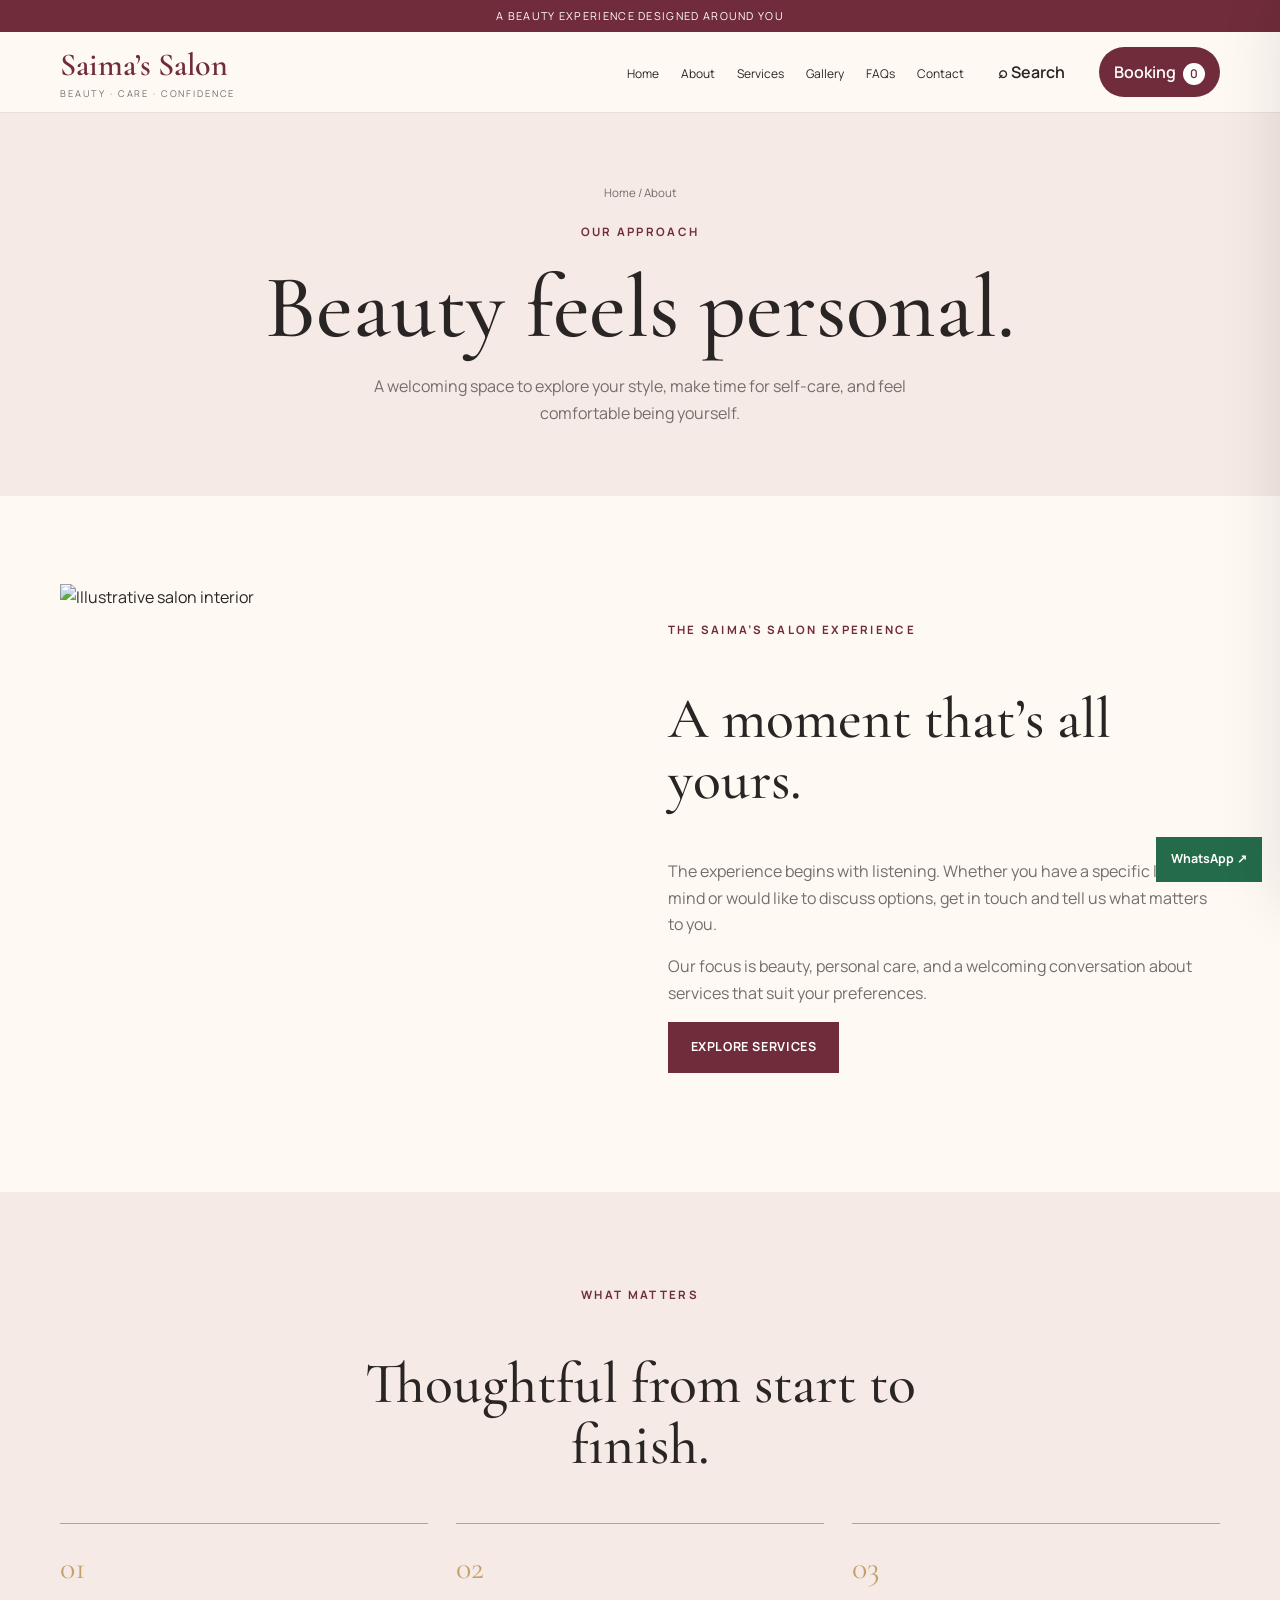
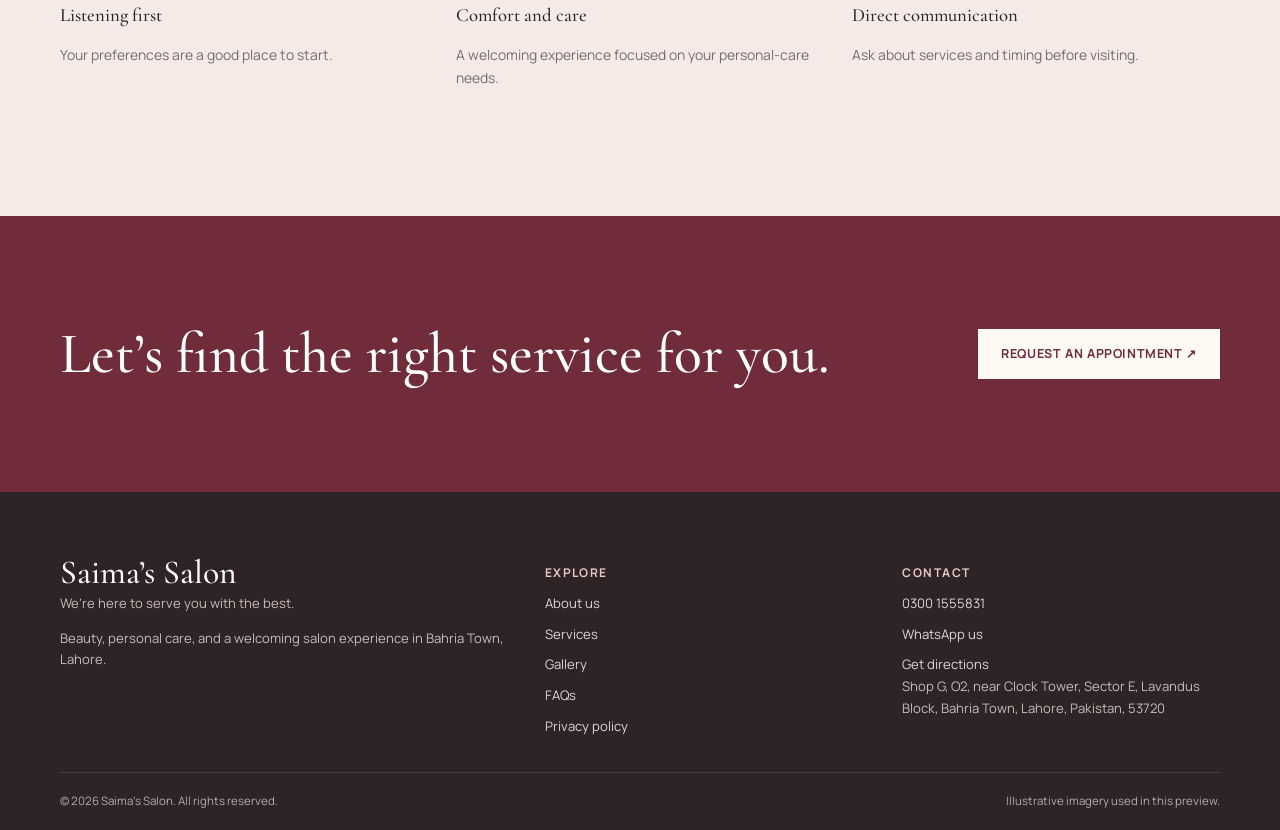
==== about.html @ 715be32f "Add files via upload" ====
<!doctype html><html lang="en"><head><meta charset="utf-8"><meta name="viewport" content="width=device-width,initial-scale=1"><title>About Us | Saima’s Salon</title><meta name="description" content="Learn about the approach at Saima’s Salon in Bahria Town, Lahore."><meta name="theme-color" content="#fff9f4"><link rel="stylesheet" href="styles.css"><script defer src="config.js"></script><script defer src="script.js"></script></head><body><div class="announcement">A BEAUTY EXPERIENCE DESIGNED AROUND YOU</div><header class="site-header"><div class="container navbar"><a class="brand" href="index.html"><strong data-name>Saima’s Salon</strong><span>Beauty · Care · Confidence</span></a><div class="mobile-header-actions"><button class="nav-search" type="button" data-search-open aria-label="Search services" title="Search services">⌕</button><button class="nav-cta booking-nav" type="button" data-booking-open>Booking <span class="booking-count" data-booking-count>0</span></button></div><button class="menu-toggle" aria-expanded="false" aria-controls="nav">☰</button><ul class="nav-links" id="nav"><li><a href="index.html">Home</a></li><li><a href="about.html">About</a></li><li><a href="services.html">Services</a></li><li><a href="gallery.html">Gallery</a></li><li><a href="faqs.html">FAQs</a></li><li><a href="contact.html">Contact</a></li><li><button class="nav-search" type="button" data-search-open aria-label="Search services">⌕ <span>Search</span></button></li><li><button class="nav-cta booking-nav" type="button" data-booking-open>Booking <span class="booking-count" data-booking-count>0</span></button></li></ul></div></header><main><section class="page-hero"><div class="container"><div class="breadcrumb"><a href="index.html">Home</a> / About</div><span class="eyebrow">Our approach</span><h1>Beauty feels personal.</h1><p>A welcoming space to explore your style, make time for self-care, and feel comfortable being yourself.</p></div></section><section class="section"><div class="container split"><img src="https://images.unsplash.com/photo-1600948836101-f9ffda59d250?auto=format&fit=crop&w=1000&q=80" alt="Illustrative salon interior" style="height:520px"><div><span class="eyebrow">The Saima’s Salon experience</span><h2>A moment that’s all yours.</h2><p class="muted">The experience begins with listening. Whether you have a specific look in mind or would like to discuss options, get in touch and tell us what matters to you.</p><p class="muted">Our focus is beauty, personal care, and a welcoming conversation about services that suit your preferences.</p><a class="button" href="services.html">Explore Services</a></div></div></section><section class="section soft"><div class="container"><div class="section-heading"><span class="eyebrow">What matters</span><h2>Thoughtful from start to finish.</h2></div><div class="features"><div class="feature"><span>01</span><h3>Listening first</h3><p>Your preferences are a good place to start.</p></div><div class="feature"><span>02</span><h3>Comfort and care</h3><p>A welcoming experience focused on your personal-care needs.</p></div><div class="feature"><span>03</span><h3>Direct communication</h3><p>Ask about services and timing before visiting.</p></div></div></div></section><section class="cta-band"><div class="container cta-inner"><h2>Let’s find the right service for you.</h2><a class="button button-light" href="book-appointment.html">Request an Appointment ↗</a></div></section></main><footer class="site-footer"><div class="container"><div class="footer-grid"><div class="footer-brand"><strong data-name>Saima’s Salon</strong><p data-tagline>We’re here to serve you with the best.</p><p>Beauty, personal care, and a welcoming salon experience in Bahria Town, Lahore.</p></div><div class="footer-col"><h3>Explore</h3><div class="footer-links"><a href="about.html">About us</a><a href="services.html">Services</a><a href="gallery.html">Gallery</a><a href="faqs.html">FAQs</a><a href="privacy-policy.html">Privacy policy</a></div></div><div class="footer-col"><h3>Contact</h3><div class="footer-links"><a data-phone href="tel:+923001555831">0300 1555831</a><a data-wa href="https://wa.me/923001555831" target="_blank" rel="noopener">WhatsApp us</a><a data-maps href="#" target="_blank" rel="noopener">Get directions</a></div><p data-address></p></div></div><div class="footer-bottom"><span>© <span data-year></span> Saima’s Salon. All rights reserved.</span><span>Illustrative imagery used in this preview.</span></div></div></footer><a class="whatsapp-float" data-wa href="https://wa.me/923001555831" target="_blank" rel="noopener">WhatsApp ↗</a></body></html>
---- styles.css ----
@import url('https://fonts.googleapis.com/css2?family=Cormorant+Garamond:wght@400;500;600&family=Manrope:wght@400;500;600;700&display=swap');
:root{--ivory:#fff9f4;--blush:#e8c7c4;--wine:#702c3b;--gold:#c5a16a;--ink:#292525;--muted:#766d6b;--line:#eadfd9}*{box-sizing:border-box}html{scroll-behavior:smooth;scroll-padding-top:90px}body{margin:0;background:var(--ivory);color:var(--ink);font:16px/1.65 Manrope,Arial,sans-serif}img{display:block;width:100%;object-fit:cover}a{color:inherit;text-decoration:none}button,input,select,textarea{font:inherit}.container{width:min(1160px,calc(100% - 36px));margin:auto}.serif,h1,h2,h3{font-family:'Cormorant Garamond',Georgia,serif;font-weight:500;line-height:1.05}h1{font-size:clamp(3.2rem,7vw,6.4rem);margin:.2em 0}h2{font-size:clamp(2.4rem,4.5vw,4rem)}p{margin-top:0}.eyebrow{font-size:.72rem;letter-spacing:.2em;text-transform:uppercase;color:var(--wine);font-weight:700}.muted{color:var(--muted)}.button{display:inline-flex;align-items:center;justify-content:center;background:var(--wine);border:1px solid var(--wine);color:white;padding:14px 22px;min-height:48px;font-size:.78rem;letter-spacing:.05em;text-transform:uppercase;font-weight:700;cursor:pointer;transition:.2s}.button:hover{background:#4e1d29;transform:translateY(-2px)}.outline{background:transparent;color:var(--wine)}.announcement{background:var(--wine);color:white;text-align:center;padding:7px;font-size:.68rem;letter-spacing:.12em}.site-header{position:sticky;top:0;z-index:20;background:#fff9f4ed;backdrop-filter:blur(12px);border-bottom:1px solid var(--line)}.navbar{display:flex;align-items:center;justify-content:space-between;gap:20px;min-height:80px}.brand{display:flex;flex-direction:column;line-height:1}.brand strong{font:600 2rem 'Cormorant Garamond',Georgia,serif;color:var(--wine)}.brand span{font-size:.58rem;letter-spacing:.2em;text-transform:uppercase;color:var(--muted);margin-top:5px}.nav-links{list-style:none;display:flex;align-items:center;gap:22px;margin:0;padding:0}.nav-links a{font-size:.75rem}.nav-links a:hover{color:var(--wine)}.nav-links .nav-cta{background:var(--wine);color:white;padding:12px 15px}.menu-toggle{display:none;background:transparent;border:1px solid var(--line);color:var(--wine);font-size:1.5rem;width:44px;height:44px}.section{padding:88px 0}.soft{background:#f5eae5}.hero{padding:45px 0 72px}.hero-grid,.split,.contact-grid{display:grid;grid-template-columns:1fr 1fr;gap:55px;align-items:center}.hero-copy p{max-width:470px;color:var(--muted)}.hero-image-wrap{position:relative}.hero-image{height:540px}.image-note{position:absolute;left:-25px;bottom:25px;background:white;padding:18px 22px;max-width:230px;box-shadow:0 18px 55px #40252b12}.image-note strong{font:500 1.5rem 'Cormorant Garamond',Georgia,serif;display:block}.image-note span{font-size:.75rem;color:var(--muted)}.actions{display:flex;gap:12px;flex-wrap:wrap;margin-top:25px}.section-heading{text-align:center;max-width:690px;margin:0 auto 40px}.section-heading p{color:var(--muted)}.service-grid{display:grid;grid-template-columns:repeat(3,1fr);gap:22px}.service-card{background:white;border:1px solid var(--line)}.service-card img{height:250px}.service-content{padding:22px}.service-content p{color:var(--muted);font-size:.86rem;min-height:50px}.text-link{color:var(--wine);font-size:.8rem;font-weight:700;border-bottom:1px solid var(--gold);padding-bottom:4px}.features{display:grid;grid-template-columns:repeat(3,1fr);gap:28px}.feature{border-top:1px solid var(--gold);padding:24px 0}.feature span{font:2rem 'Cormorant Garamond',serif;color:var(--gold)}.feature p{color:var(--muted);font-size:.87rem}.gallery-grid{display:grid;grid-template-columns:repeat(3,1fr);gap:13px}.gallery-item{border:0;padding:0;position:relative;background:#eee;cursor:pointer}.gallery-item img{height:280px;transition:transform .3s}.gallery-item:hover img{transform:scale(1.03)}.gallery-item span{position:absolute;bottom:0;left:0;right:0;color:white;text-align:left;padding:28px 15px 12px;background:linear-gradient(transparent,#0009);font-size:.8rem}.filters{display:flex;justify-content:center;gap:8px;flex-wrap:wrap;margin-bottom:30px}.filter-btn{background:transparent;border:1px solid var(--line);padding:9px 15px;font-size:.75rem;cursor:pointer}.filter-btn.active,.filter-btn:hover{background:var(--wine);border-color:var(--wine);color:white}.page-hero{background:#f5eae5;text-align:center;padding:70px 0}.page-hero p{max-width:600px;margin:auto;color:var(--muted)}.breadcrumb{font-size:.72rem;color:var(--muted);margin-bottom:15px}.cta-band{background:var(--wine);color:white;padding:60px 0}.cta-inner{display:flex;align-items:center;justify-content:space-between;gap:25px}.cta-band .eyebrow{color:var(--blush)}.cta-band p{color:#f1dfe0;margin:0}.button-light{background:var(--ivory);border-color:var(--ivory);color:var(--wine)}.contact-details{display:grid;gap:20px}.contact-item{border-bottom:1px solid var(--line);padding-bottom:18px}.contact-item small{display:block;color:var(--wine);text-transform:uppercase;letter-spacing:.12em;font-size:.68rem;font-weight:700}.contact-item p{margin:0;color:var(--muted)}.panel,.form-card{padding:32px;background:#f5eae5}.form-card{background:white;border:1px solid var(--line)}.form-grid{display:grid;grid-template-columns:1fr 1fr;gap:16px}.field{display:flex;flex-direction:column;gap:7px;margin-bottom:14px}.field.full{grid-column:1/-1}.field label{font-size:.76rem;font-weight:700}.field input,.field select,.field textarea{border:1px solid #d9ccc5;background:#fffdfa;padding:12px;outline:none;width:100%;border-radius:0}.field input:focus,.field select:focus,.field textarea:focus{border-color:var(--wine)}.field textarea{min-height:110px}.error{color:#a21d35;font-size:.72rem}.note{font-size:.78rem;color:var(--muted);background:#f8f0ec;padding:13px;margin:15px 0}.faq-list{max-width:850px;margin:auto}.faq-item{border-bottom:1px solid var(--line)}.faq-question{display:flex;justify-content:space-between;gap:15px;width:100%;border:0;background:none;padding:22px 0;text-align:left;font:500 1.5rem 'Cormorant Garamond',serif;cursor:pointer}.faq-question span:last-child{color:var(--wine);font:1.2rem Manrope}.faq-answer{color:var(--muted);padding:0 30px 20px 0}.policy{max-width:800px;margin:auto}.policy h2{font-size:2rem;margin-top:35px}.policy p{color:var(--muted)}.site-footer{background:#2e2426;color:white;padding:60px 0 20px}.footer-grid{display:grid;grid-template-columns:1.4fr 1fr 1fr;gap:40px;padding-bottom:35px}.footer-brand strong{font:500 2.1rem 'Cormorant Garamond',serif}.footer-brand p,.footer-col p{color:#c9babb;font-size:.82rem}.footer-col h3{font:700 .75rem Manrope;letter-spacing:.12em;text-transform:uppercase;color:var(--blush)}.footer-links{display:grid;gap:9px;font-size:.82rem;color:#e0d4d5}.footer-bottom{border-top:1px solid #ffffff22;padding-top:18px;display:flex;justify-content:space-between;color:#b9a9ab;font-size:.72rem}.whatsapp-float{position:fixed;right:18px;bottom:18px;z-index:15;background:#246b49;color:white;padding:12px 15px;font-size:.78rem;font-weight:700}.lightbox{position:fixed;inset:0;background:#171113ed;z-index:100;display:grid;place-items:center;padding:25px}.lightbox[hidden]{display:none}.lightbox-inner{position:relative;max-width:950px}.lightbox img{max-height:78vh;width:auto;max-width:100%;margin:auto}.lightbox-caption{text-align:center;color:white;margin:10px}.lightbox button{position:absolute;border:0;background:white;color:var(--wine);width:42px;height:42px;font-size:1.4rem;cursor:pointer}.lightbox .close{right:-10px;top:-10px}.lightbox .prev{left:8px;top:50%}.lightbox .next{right:8px;top:50%}.empty{grid-column:1/-1;text-align:center;color:var(--muted)}[hidden]{display:none!important}
@media(max-width:950px){.nav-links{gap:12px}.nav-links a{font-size:.68rem}.hero-grid{gap:32px}.hero-image{height:470px}.service-grid{grid-template-columns:repeat(2,1fr)}}
@media(max-width:740px){.container{width:calc(100% - 32px)}.section{padding:62px 0}.navbar{min-height:70px}.brand strong{font-size:1.7rem}.menu-toggle{display:block}.nav-links{position:absolute;top:70px;left:0;right:0;background:var(--ivory);padding:15px 22px 24px;display:flex;flex-direction:column;align-items:stretch;gap:0;visibility:hidden;transform:translateY(-130%);transition:.25s;border-bottom:1px solid var(--line)}.nav-links.open{visibility:visible;transform:translateY(0)}.nav-links a{display:block;padding:12px 3px;font-size:.85rem}.nav-links .nav-cta{text-align:center;margin-top:8px}.hero{padding:25px 0 55px}.hero-grid,.split,.contact-grid{grid-template-columns:1fr;gap:30px}.hero-image{height:390px}.image-note{left:12px;bottom:14px}.service-grid,.features{grid-template-columns:1fr}.service-card img{height:280px}.gallery-grid{grid-template-columns:repeat(2,1fr);gap:9px}.gallery-item img{height:200px}.page-hero{padding:48px 0}.cta-inner{align-items:flex-start;flex-direction:column}.footer-grid{grid-template-columns:1fr;gap:25px}.footer-bottom{flex-direction:column;gap:7px}.form-grid{grid-template-columns:1fr}.field.full{grid-column:auto}.form-card,.panel{padding:22px}.lightbox .prev{left:0}.lightbox .next{right:0}}
@media(prefers-reduced-motion:reduce){*{scroll-behavior:auto!important;transition:none!important}}

/* Booking cart, search overlay and checkout */
.nav-search,.booking-nav{font:inherit;cursor:pointer;border:0;background:transparent;color:var(--ink);padding:10px 12px;border-radius:999px;font-weight:600}.nav-search:hover{background:var(--blush)}.booking-nav,.nav-cta.booking-nav{background:var(--wine);color:white;border:0}.booking-count{display:inline-grid;place-items:center;min-width:22px;height:22px;margin-left:4px;border-radius:50%;background:#fff;color:var(--wine);font-size:.75rem}.service-toolbar{display:flex;align-items:center;justify-content:space-between;gap:16px;margin-bottom:25px}.service-meta{display:flex;justify-content:space-between;align-items:center;margin:18px 0;color:var(--wine);gap:10px}.add-booking{width:100%;justify-content:center}.button-outline{background:transparent;border:1px solid var(--wine);color:var(--wine)}.booking-layout{display:grid;grid-template-columns:minmax(0,1.6fr) minmax(250px,.8fr);gap:25px;align-items:start}.booking-main{display:grid;gap:22px}.checkout-items{display:grid;gap:15px;margin:20px 0}.checkout-item{display:grid;grid-template-columns:88px 1fr auto;gap:14px;align-items:center;padding-bottom:15px;border-bottom:1px solid var(--line)}.checkout-item img{width:88px;height:88px;object-fit:cover;border-radius:12px}.checkout-item h3{font-size:1rem;margin:0 0 5px}.checkout-item p{font-size:.86rem;color:var(--muted);margin:0}.remove-service{border:0;background:transparent;color:var(--wine);text-decoration:underline;cursor:pointer;padding:6px}.checkout-total{display:flex;justify-content:space-between;align-items:center;padding:14px 0;border-top:1px solid var(--line);gap:12px}.checkout-total strong{color:var(--wine)}.booking-aside{position:sticky;top:110px}.booking-drawer-backdrop,.search-backdrop{position:fixed;inset:0;background:rgba(30,20,24,.42);z-index:1000}.booking-drawer{position:fixed;z-index:1001;right:0;top:0;height:100dvh;width:min(440px,100%);background:var(--cream,#fffaf6);box-shadow:-20px 0 60px #1a10151f;padding:25px;display:flex;flex-direction:column;transform:translateX(105%);transition:transform .28s ease;overflow:auto}.booking-drawer.open{transform:translateX(0)}.drawer-head{display:flex;justify-content:space-between;align-items:center;gap:12px;border-bottom:1px solid var(--line);padding-bottom:18px}.drawer-head h2{margin:0;font-size:1.55rem}.drawer-close{border:0;background:transparent;font-size:1.8rem;cursor:pointer}.drawer-items{flex:1;overflow:auto;padding:20px 0}.drawer-item{display:grid;grid-template-columns:65px 1fr auto;gap:12px;align-items:center;margin-bottom:18px}.drawer-item img{width:65px;height:65px;object-fit:cover;border-radius:10px}.drawer-item h3{font-size:.9rem;margin:0 0 5px}.drawer-item p{margin:0;color:var(--wine);font-weight:700;font-size:.9rem}.drawer-footer{border-top:1px solid var(--line);padding-top:16px}.drawer-empty{text-align:center;padding:35px 5px;color:var(--muted)}.drawer-empty a{display:inline-block;margin-top:15px}.search-panel{position:fixed;z-index:1002;top:8vh;left:50%;transform:translateX(-50%);width:min(720px,calc(100% - 28px));max-height:84dvh;overflow:auto;background:#fffaf6;border-radius:22px;padding:24px;box-shadow:0 25px 80px #24141e35}.search-top{display:flex;gap:12px;align-items:center}.search-top input{flex:1;min-width:0;padding:15px;border:1px solid var(--line);border-radius:12px;font:inherit}.search-results{display:grid;gap:10px;margin-top:20px}.search-result{display:grid;grid-template-columns:62px 1fr auto;gap:12px;align-items:center;padding:10px;border:1px solid var(--line);border-radius:14px}.search-result img{width:62px;height:62px;object-fit:cover;border-radius:10px}.search-result h3{font-size:.95rem;margin:0 0 5px}.search-result p{font-size:.82rem;color:var(--muted);margin:0}.search-result strong{font-size:.88rem;color:var(--wine)}.search-section-title{margin:20px 0 8px;font-size:.8rem;text-transform:uppercase;letter-spacing:.12em;color:var(--muted)}.search-add{border:1px solid var(--wine);border-radius:999px;background:transparent;color:var(--wine);padding:8px 10px;cursor:pointer;font-weight:600}.search-add.added{background:var(--wine);color:white}.search-empty{color:var(--muted);padding:18px 0}.search-recommendations{border-top:1px solid var(--line);margin-top:20px;padding-top:5px}.hidden{display:none!important}@media(max-width:760px){.service-toolbar{align-items:stretch;flex-direction:column}.booking-layout{grid-template-columns:1fr}.booking-aside{position:static;grid-row:1}.checkout-item{grid-template-columns:68px 1fr auto;gap:10px}.checkout-item img{width:68px;height:68px}.search-panel{top:3vh;padding:16px}.search-result{grid-template-columns:52px 1fr;}.search-result img{width:52px;height:52px}.search-result .search-add{grid-column:2;justify-self:start}.nav-search span{display:none}}

/* Keep Search and Booking accessible in the mobile header */
.mobile-header-actions{display:none;align-items:center;gap:6px;margin-left:auto}
@media(max-width:740px){
 .navbar{gap:8px}
 .brand strong{font-size:1.42rem}
 .brand span{font-size:.48rem;letter-spacing:.13em}
 .mobile-header-actions{display:flex}
 .mobile-header-actions .nav-search{padding:7px 9px;border:1px solid var(--line);font-size:1.2rem;line-height:1.1}
 .mobile-header-actions .booking-nav{padding:8px 9px;font-size:.67rem;white-space:nowrap;min-height:38px}
 .mobile-header-actions .booking-count{min-width:18px;height:18px;font-size:.67rem;margin-left:2px}
 .menu-toggle{flex:0 0 38px;width:38px;height:38px;font-size:1.25rem}
 #nav li:has([data-search-open]),#nav li:has([data-booking-open]){display:none}
}
@media(max-width:360px){
 .navbar{gap:5px}
 .brand strong{font-size:1.25rem}
 .brand span{font-size:.43rem}
 .mobile-header-actions{gap:4px}
 .mobile-header-actions .booking-nav{padding:7px 6px;font-size:.61rem}
 .mobile-header-actions .nav-search{padding:6px 7px}
 .menu-toggle{flex-basis:34px;width:34px;height:36px}
}
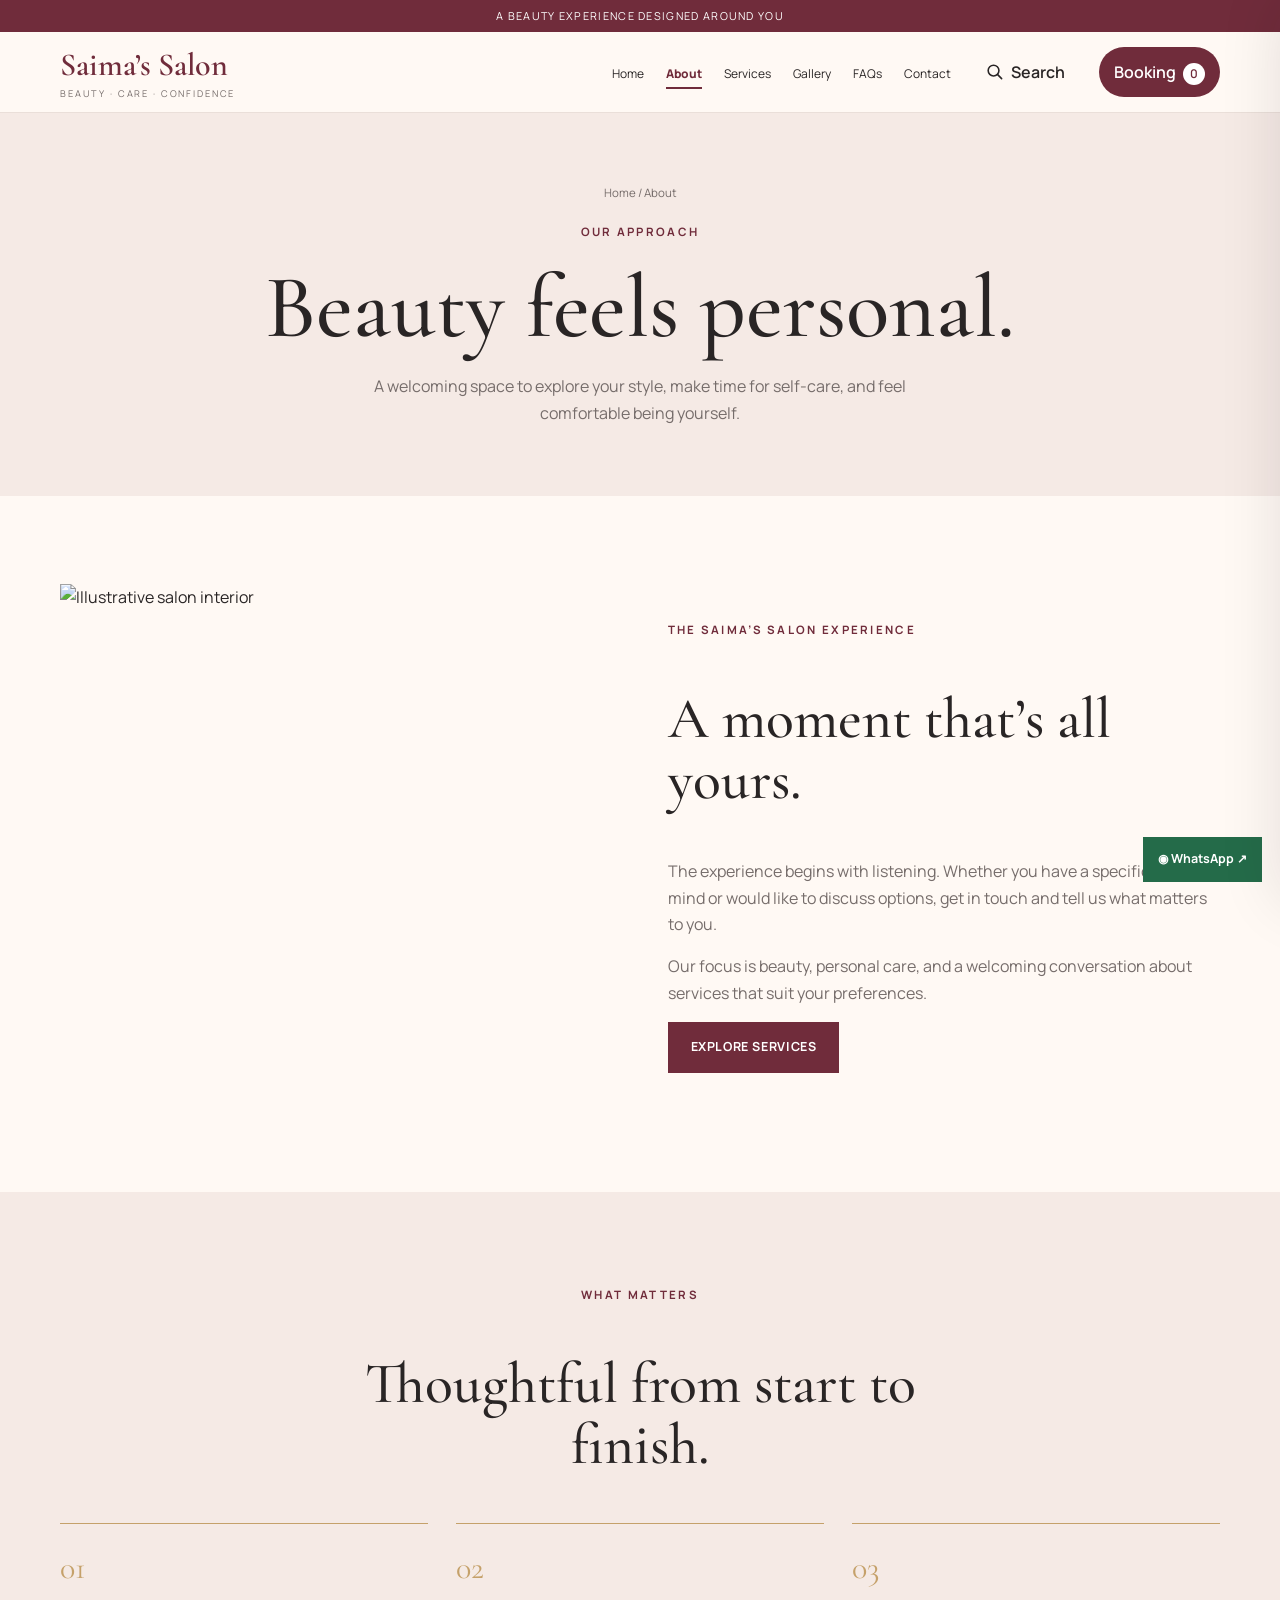
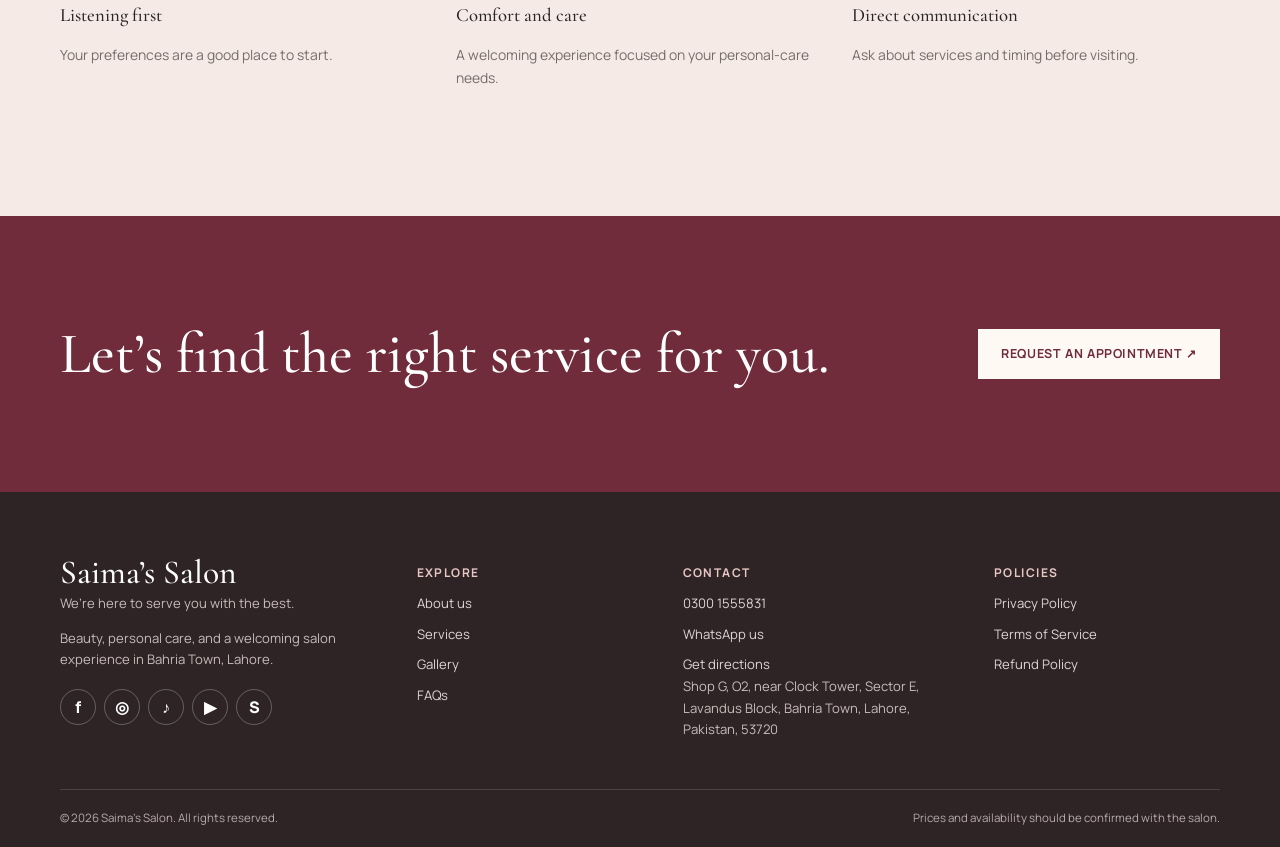
==== commit 4ea64bbe: "Add files via upload" ====
--- a/about.html
+++ b/about.html
@@ -1 +1 @@
-<!doctype html><html lang="en"><head><meta charset="utf-8"><meta name="viewport" content="width=device-width,initial-scale=1"><title>About Us | Saima’s Salon</title><meta name="description" content="Learn about the approach at Saima’s Salon in Bahria Town, Lahore."><meta name="theme-color" content="#fff9f4"><link rel="stylesheet" href="styles.css"><script defer src="config.js"></script><script defer src="script.js"></script></head><body><div class="announcement">A BEAUTY EXPERIENCE DESIGNED AROUND YOU</div><header class="site-header"><div class="container navbar"><a class="brand" href="index.html"><strong data-name>Saima’s Salon</strong><span>Beauty · Care · Confidence</span></a><div class="mobile-header-actions"><button class="nav-search" type="button" data-search-open aria-label="Search services" title="Search services">⌕</button><button class="nav-cta booking-nav" type="button" data-booking-open>Booking <span class="booking-count" data-booking-count>0</span></button></div><button class="menu-toggle" aria-expanded="false" aria-controls="nav">☰</button><ul class="nav-links" id="nav"><li><a href="index.html">Home</a></li><li><a href="about.html">About</a></li><li><a href="services.html">Services</a></li><li><a href="gallery.html">Gallery</a></li><li><a href="faqs.html">FAQs</a></li><li><a href="contact.html">Contact</a></li><li><button class="nav-search" type="button" data-search-open aria-label="Search services">⌕ <span>Search</span></button></li><li><button class="nav-cta booking-nav" type="button" data-booking-open>Booking <span class="booking-count" data-booking-count>0</span></button></li></ul></div></header><main><section class="page-hero"><div class="container"><div class="breadcrumb"><a href="index.html">Home</a> / About</div><span class="eyebrow">Our approach</span><h1>Beauty feels personal.</h1><p>A welcoming space to explore your style, make time for self-care, and feel comfortable being yourself.</p></div></section><section class="section"><div class="container split"><img src="https://images.unsplash.com/photo-1600948836101-f9ffda59d250?auto=format&fit=crop&w=1000&q=80" alt="Illustrative salon interior" style="height:520px"><div><span class="eyebrow">The Saima’s Salon experience</span><h2>A moment that’s all yours.</h2><p class="muted">The experience begins with listening. Whether you have a specific look in mind or would like to discuss options, get in touch and tell us what matters to you.</p><p class="muted">Our focus is beauty, personal care, and a welcoming conversation about services that suit your preferences.</p><a class="button" href="services.html">Explore Services</a></div></div></section><section class="section soft"><div class="container"><div class="section-heading"><span class="eyebrow">What matters</span><h2>Thoughtful from start to finish.</h2></div><div class="features"><div class="feature"><span>01</span><h3>Listening first</h3><p>Your preferences are a good place to start.</p></div><div class="feature"><span>02</span><h3>Comfort and care</h3><p>A welcoming experience focused on your personal-care needs.</p></div><div class="feature"><span>03</span><h3>Direct communication</h3><p>Ask about services and timing before visiting.</p></div></div></div></section><section class="cta-band"><div class="container cta-inner"><h2>Let’s find the right service for you.</h2><a class="button button-light" href="book-appointment.html">Request an Appointment ↗</a></div></section></main><footer class="site-footer"><div class="container"><div class="footer-grid"><div class="footer-brand"><strong data-name>Saima’s Salon</strong><p data-tagline>We’re here to serve you with the best.</p><p>Beauty, personal care, and a welcoming salon experience in Bahria Town, Lahore.</p></div><div class="footer-col"><h3>Explore</h3><div class="footer-links"><a href="about.html">About us</a><a href="services.html">Services</a><a href="gallery.html">Gallery</a><a href="faqs.html">FAQs</a><a href="privacy-policy.html">Privacy policy</a></div></div><div class="footer-col"><h3>Contact</h3><div class="footer-links"><a data-phone href="tel:+923001555831">0300 1555831</a><a data-wa href="https://wa.me/923001555831" target="_blank" rel="noopener">WhatsApp us</a><a data-maps href="#" target="_blank" rel="noopener">Get directions</a></div><p data-address></p></div></div><div class="footer-bottom"><span>© <span data-year></span> Saima’s Salon. All rights reserved.</span><span>Illustrative imagery used in this preview.</span></div></div></footer><a class="whatsapp-float" data-wa href="https://wa.me/923001555831" target="_blank" rel="noopener">WhatsApp ↗</a></body></html>+<!doctype html><html lang="en"><head><meta charset="utf-8"><meta name="viewport" content="width=device-width,initial-scale=1"><title>About Us | Saima’s Salon</title><meta name="description" content="Learn about the approach at Saima’s Salon in Bahria Town, Lahore."><meta name="theme-color" content="#fff9f4"><link rel="stylesheet" href="styles.css"><script defer src="config.js"></script><script defer src="script.js"></script></head><body><div class="scroll-progress" data-scroll-progress></div><div class="announcement">A BEAUTY EXPERIENCE DESIGNED AROUND YOU</div><header class="site-header"><div class="container navbar"><a class="brand" href="index.html"><strong data-name>Saima’s Salon</strong><span>Beauty · Care · Confidence</span></a><div class="mobile-header-actions"><button class="nav-search" type="button" data-search-open aria-label="Search services" title="Search services"><svg class="search-icon" viewBox="0 0 24 24" aria-hidden="true" focusable="false"><circle cx="10.8" cy="10.8" r="6.8"></circle><path d="m16 16 5 5"></path></svg></button><button class="nav-cta booking-nav" type="button" data-booking-open>Booking <span class="booking-count" data-booking-count>0</span></button></div><button class="menu-toggle" aria-expanded="false" aria-controls="nav">☰</button><ul class="nav-links" id="nav"><li><a href="index.html">Home</a></li><li><a href="about.html">About</a></li><li><a href="services.html">Services</a></li><li><a href="gallery.html">Gallery</a></li><li><a href="faqs.html">FAQs</a></li><li><a href="contact.html">Contact</a></li><li><button class="nav-search" type="button" data-search-open aria-label="Search services"><svg class="search-icon" viewBox="0 0 24 24" aria-hidden="true" focusable="false"><circle cx="10.8" cy="10.8" r="6.8"></circle><path d="m16 16 5 5"></path></svg> <span>Search</span></button></li><li><button class="nav-cta booking-nav" type="button" data-booking-open>Booking <span class="booking-count" data-booking-count>0</span></button></li></ul></div></header><main><section class="page-hero"><div class="container"><div class="breadcrumb"><a href="index.html">Home</a> / About</div><span class="eyebrow">Our approach</span><h1>Beauty feels personal.</h1><p>A welcoming space to explore your style, make time for self-care, and feel comfortable being yourself.</p></div></section><section class="section"><div class="container split"><img src="https://images.unsplash.com/photo-1600948836101-f9ffda59d250?auto=format&fit=crop&w=1000&q=80" alt="Illustrative salon interior" style="height:520px"><div><span class="eyebrow">The Saima’s Salon experience</span><h2>A moment that’s all yours.</h2><p class="muted">The experience begins with listening. Whether you have a specific look in mind or would like to discuss options, get in touch and tell us what matters to you.</p><p class="muted">Our focus is beauty, personal care, and a welcoming conversation about services that suit your preferences.</p><a class="button" href="services.html">Explore Services</a></div></div></section><section class="section soft"><div class="container"><div class="section-heading"><span class="eyebrow">What matters</span><h2>Thoughtful from start to finish.</h2></div><div class="features"><div class="feature"><span>01</span><h3>Listening first</h3><p>Your preferences are a good place to start.</p></div><div class="feature"><span>02</span><h3>Comfort and care</h3><p>A welcoming experience focused on your personal-care needs.</p></div><div class="feature"><span>03</span><h3>Direct communication</h3><p>Ask about services and timing before visiting.</p></div></div></div></section><section class="cta-band"><div class="container cta-inner"><h2>Let’s find the right service for you.</h2><a class="button button-light" href="book-appointment.html">Request an Appointment ↗</a></div></section></main><footer class="site-footer"><div class="container"><div class="footer-grid"><div class="footer-brand"><strong data-name>Saima’s Salon</strong><p data-tagline>We’re here to serve you with the best.</p><p>Beauty, personal care, and a welcoming salon experience in Bahria Town, Lahore.</p><div class="social-links" aria-label="Social media links"><a data-social="facebook" aria-disabled="true" href="#social-links-needed" aria-label="Facebook">f</a><a data-social="instagram" aria-disabled="true" href="#social-links-needed" aria-label="Instagram">◎</a><a data-social="tiktok" aria-disabled="true" href="#social-links-needed" aria-label="TikTok">♪</a><a data-social="youtube" aria-disabled="true" href="#social-links-needed" aria-label="YouTube">▶</a><a data-social="snapchat" aria-disabled="true" href="#social-links-needed" aria-label="Snapchat">S</a></div></div><div class="footer-col"><h3>Explore</h3><div class="footer-links"><a href="about.html">About us</a><a href="services.html">Services</a><a href="gallery.html">Gallery</a><a href="faqs.html">FAQs</a></div></div><div class="footer-col"><h3>Contact</h3><div class="footer-links"><a data-phone-link href="tel:+923001555831"><span data-phone>0300 1555831</span></a><a data-wa href="https://wa.me/923001555831" target="_blank" rel="noopener">WhatsApp us</a><a data-maps href="#" target="_blank" rel="noopener">Get directions</a></div><p data-address></p></div><div class="footer-col"><h3>Policies</h3><div class="footer-links"><a href="privacy-policy.html">Privacy Policy</a><a href="terms-of-service.html">Terms of Service</a><a href="refund-policy.html">Refund Policy</a></div></div></div><div class="footer-bottom"><span>© <span data-year></span> Saima’s Salon. All rights reserved.</span><span>Prices and availability should be confirmed with the salon.</span></div></div></footer><a class="whatsapp-float" data-wa href="https://wa.me/923001555831" target="_blank" rel="noopener">◉ WhatsApp ↗</a><button class="back-to-top" type="button" data-back-to-top aria-label="Back to top">↑</button></body></html>
--- a/styles.css
+++ b/styles.css
@@ -29,3 +29,37 @@
  .mobile-header-actions .nav-search{padding:6px 7px}
  .menu-toggle{flex-basis:34px;width:34px;height:36px}
 }
+
+
+/* Page-aware navigation underline and gentle scroll reveals */
+.nav-links a{position:relative;transition:color .25s ease}
+.nav-links a::after{content:'';position:absolute;left:0;right:0;bottom:-7px;height:2px;background:var(--wine);transform:scaleX(0);transform-origin:left;transition:transform .28s ease}
+.nav-links a:hover::after,.nav-links a.active::after{transform:scaleX(1)}
+.nav-links a.active{color:var(--wine);font-weight:800}
+.scroll-reveal{opacity:0;transform:translateY(22px);transition:opacity .7s ease var(--reveal-delay,0ms),transform .7s cubic-bezier(.2,.65,.25,1) var(--reveal-delay,0ms)}
+.scroll-reveal.is-visible{opacity:1;transform:translateY(0)}
+.gallery-item[hidden]{display:none!important}
+.filter-btn{transition:background-color .25s ease,color .25s ease,border-color .25s ease,transform .25s ease}
+.filter-btn:active{transform:scale(.97)}
+@media(max-width:740px){.nav-links a::after{bottom:5px;right:auto;width:44px}.nav-links a.active{padding-left:10px}}
+@media(prefers-reduced-motion:reduce){html{scroll-behavior:auto}.scroll-reveal{opacity:1;transform:none;transition:none}.nav-links a::after,.filter-btn{transition:none}}
+
+
+/* Service detail pages, related suggestions, social links and engagement controls */
+.service-title-link{color:inherit;text-decoration:none;transition:color .2s ease}.service-title-link:hover{color:var(--wine)}
+.service-image-link{display:block;overflow:hidden}.service-image-link img{transition:transform .5s ease}.service-image-link:hover img{transform:scale(1.035)}
+.service-card-actions{display:flex;flex-wrap:wrap;align-items:center;justify-content:space-between;gap:12px;margin-top:16px}.service-card-actions .button{margin-top:0}.service-detail-link{display:inline-block;margin-top:12px}
+.service-detail-page{padding-top:45px}.detail-layout{display:grid;grid-template-columns:minmax(0,1fr) minmax(320px,.9fr);gap:clamp(28px,5vw,70px);align-items:start}.detail-image img{width:100%;height:min(68vh,650px);object-fit:cover;display:block}.detail-copy h1{font-size:clamp(2.4rem,4.2vw,4.3rem);line-height:1.04;margin:12px 0 18px}.detail-tagline{font-size:1.1rem;color:var(--muted)}.detail-price{font-size:1.65rem;font-weight:800;color:var(--wine);margin:18px 0 5px}.detail-duration{color:var(--muted);margin:0 0 26px}.detail-copy h2{font-size:1.4rem;margin:26px 0 12px}.included-list{padding-left:20px;line-height:1.9}.detail-actions{display:flex;flex-wrap:wrap;gap:10px;margin:24px 0}.related-services{padding-top:75px}.related-services .section-heading{text-align:left;margin-bottom:28px}.related-services .service-grid{grid-template-columns:repeat(4,minmax(0,1fr))}
+.scroll-progress{height:3px;position:fixed;z-index:2000;top:0;left:0;width:0;background:var(--wine);pointer-events:none}.back-to-top{position:fixed;right:20px;bottom:82px;width:44px;height:44px;border:1px solid var(--line);border-radius:50%;background:var(--paper);color:var(--wine);font-size:1.35rem;box-shadow:0 8px 25px #0001;z-index:40;opacity:0;visibility:hidden;transform:translateY(8px);transition:opacity .25s,transform .25s,visibility .25s;cursor:pointer}.back-to-top.visible{opacity:1;visibility:visible;transform:translateY(0)}
+.before-after{position:relative;overflow:hidden;max-width:900px;margin:auto;aspect-ratio:16/9;background:#eee;--compare:50%}.before-after img{position:absolute;inset:0;width:100%;height:100%;object-fit:cover}.before-after .after-image{clip-path:inset(0 0 0 var(--compare))}.before-after:after{content:'';position:absolute;top:0;bottom:0;left:var(--compare);width:2px;background:#fff;transform:translateX(-1px);pointer-events:none}.before-after input[type=range]{position:absolute;inset:0;width:100%;height:100%;opacity:0;cursor:ew-resize;margin:0;z-index:3}.compare-label{position:absolute;top:14px;background:#292525c9;color:#fff;padding:7px 12px;font-size:.75rem;letter-spacing:.08em;text-transform:uppercase}.before-label{left:14px}.after-label{right:14px}
+.testimonial-pending-grid{display:grid;grid-template-columns:repeat(5,minmax(0,1fr));gap:12px}.testimonial-pending{background:#fff;border:1px solid var(--line);padding:18px;min-height:160px}.testimonial-pending p{font-size:.9rem}.testimonial-pending small{color:var(--muted)}
+.social-links{display:flex;gap:8px;flex-wrap:wrap;margin:18px 0}.social-links a{width:36px;height:36px;border:1px solid #ffffff44;border-radius:50%;display:grid;place-items:center;color:inherit;text-decoration:none;font-weight:800;transition:background .2s,color .2s}.social-links a:hover{background:#fff;color:var(--wine)}.social-links a[aria-disabled=true]{opacity:.7}.footer-grid{grid-template-columns:1.4fr 1fr 1.2fr 1fr}.footer-links a span{display:inline-block;min-width:20px}.search-result-actions{display:flex;gap:7px;align-items:center;justify-content:flex-end;flex-wrap:wrap}.search-detail-link{font-size:.8rem;color:var(--wine);text-decoration:underline}.search-add.remove-search{background:#fff;color:#9b2739;border-color:#9b2739}.search-add.remove-search:hover{background:#9b2739;color:#fff}
+@media(max-width:900px){.related-services .service-grid{grid-template-columns:repeat(2,minmax(0,1fr))}.testimonial-pending-grid{grid-template-columns:repeat(2,minmax(0,1fr))}.footer-grid{grid-template-columns:repeat(2,minmax(0,1fr))}}
+@media(max-width:650px){.detail-layout{grid-template-columns:1fr}.detail-image img{height:360px}.related-services .service-grid{grid-template-columns:1fr}.testimonial-pending-grid{grid-template-columns:1fr 1fr}.service-card-actions{align-items:stretch}.service-card-actions .button{width:100%}.before-after{aspect-ratio:4/5}.footer-grid{grid-template-columns:1fr}}
+@media(prefers-reduced-motion:reduce){.service-image-link img,.back-to-top{transition:none}}
+
+/* Follow-up polish: clickable service cards and testimonial preview */
+.service-card-clickable{cursor:pointer}.service-card-clickable:focus-visible{outline:2px solid var(--wine);outline-offset:4px}.testimonial-stars{color:#b58a42;letter-spacing:.12em;font-size:.95rem;margin:6px 0 10px}.testimonial-pending{min-height:190px}
+
+/* Clear, consistent navbar search icon */
+.nav-search{display:inline-flex;align-items:center;justify-content:center;gap:7px}.search-icon{display:inline-block;width:19px;height:19px;flex:0 0 19px;fill:none;stroke:currentColor;stroke-width:2;stroke-linecap:round;stroke-linejoin:round;vertical-align:middle}.mobile-header-actions .search-icon{width:20px;height:20px}
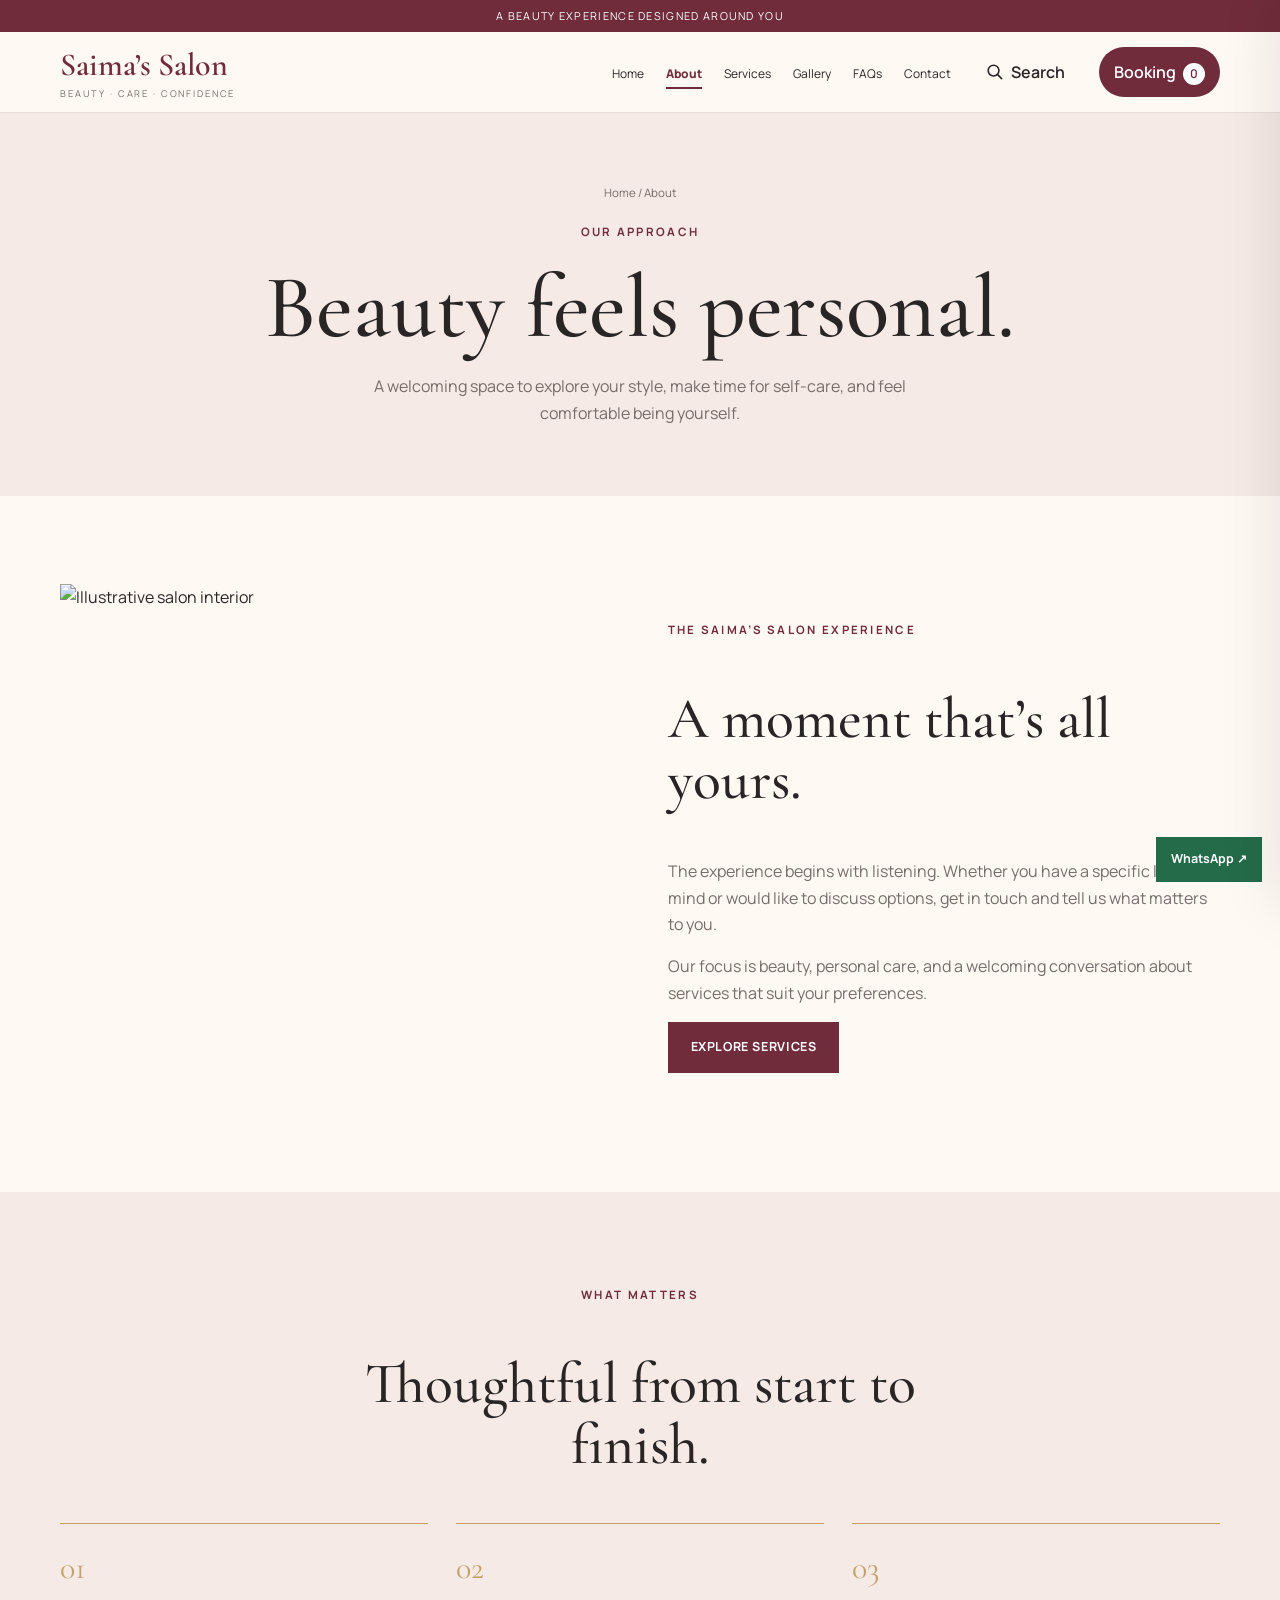
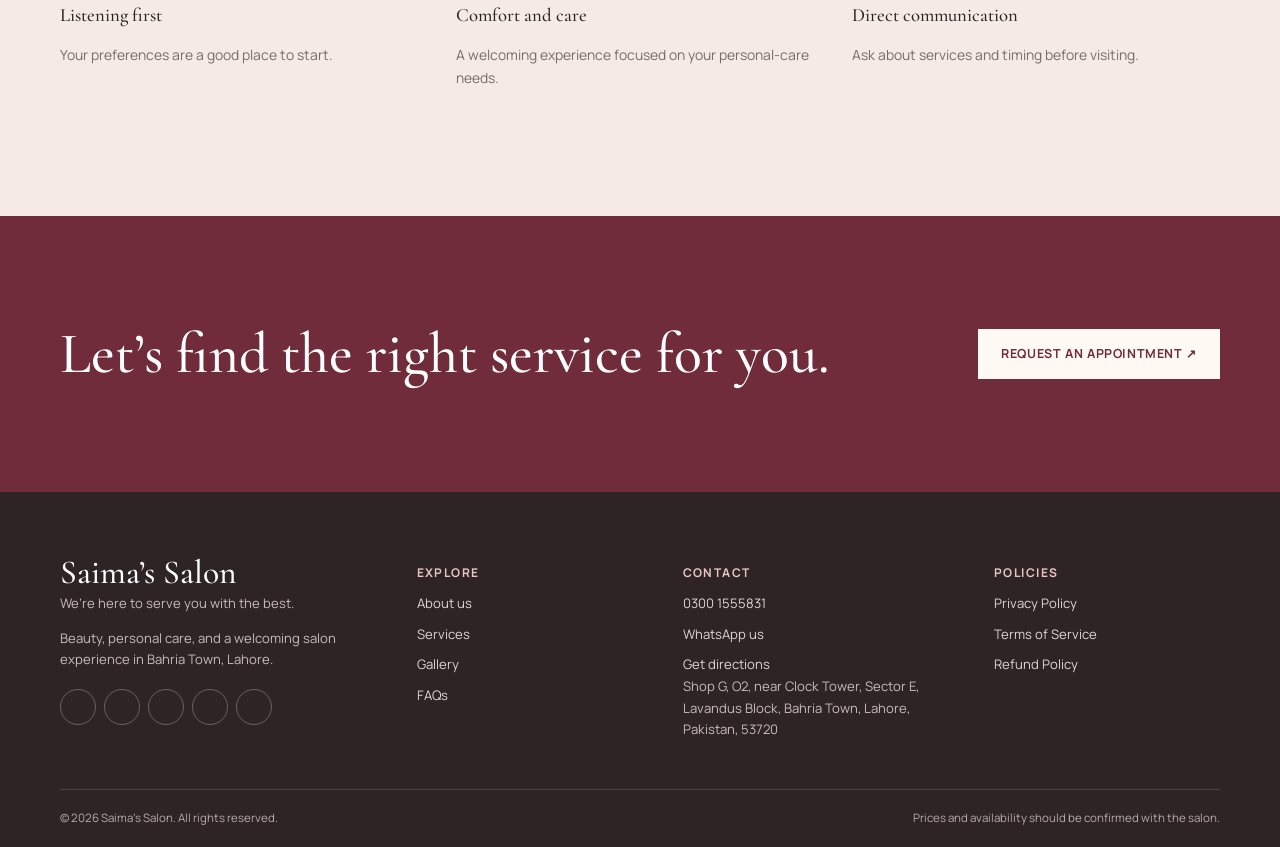
==== commit 43ca37a2: "Add files via upload" ====
--- a/about.html
+++ b/about.html
@@ -1 +1,143 @@
-<!doctype html><html lang="en"><head><meta charset="utf-8"><meta name="viewport" content="width=device-width,initial-scale=1"><title>About Us | Saima’s Salon</title><meta name="description" content="Learn about the approach at Saima’s Salon in Bahria Town, Lahore."><meta name="theme-color" content="#fff9f4"><link rel="stylesheet" href="styles.css"><script defer src="config.js"></script><script defer src="script.js"></script></head><body><div class="scroll-progress" data-scroll-progress></div><div class="announcement">A BEAUTY EXPERIENCE DESIGNED AROUND YOU</div><header class="site-header"><div class="container navbar"><a class="brand" href="index.html"><strong data-name>Saima’s Salon</strong><span>Beauty · Care · Confidence</span></a><div class="mobile-header-actions"><button class="nav-search" type="button" data-search-open aria-label="Search services" title="Search services"><svg class="search-icon" viewBox="0 0 24 24" aria-hidden="true" focusable="false"><circle cx="10.8" cy="10.8" r="6.8"></circle><path d="m16 16 5 5"></path></svg></button><button class="nav-cta booking-nav" type="button" data-booking-open>Booking <span class="booking-count" data-booking-count>0</span></button></div><button class="menu-toggle" aria-expanded="false" aria-controls="nav">☰</button><ul class="nav-links" id="nav"><li><a href="index.html">Home</a></li><li><a href="about.html">About</a></li><li><a href="services.html">Services</a></li><li><a href="gallery.html">Gallery</a></li><li><a href="faqs.html">FAQs</a></li><li><a href="contact.html">Contact</a></li><li><button class="nav-search" type="button" data-search-open aria-label="Search services"><svg class="search-icon" viewBox="0 0 24 24" aria-hidden="true" focusable="false"><circle cx="10.8" cy="10.8" r="6.8"></circle><path d="m16 16 5 5"></path></svg> <span>Search</span></button></li><li><button class="nav-cta booking-nav" type="button" data-booking-open>Booking <span class="booking-count" data-booking-count>0</span></button></li></ul></div></header><main><section class="page-hero"><div class="container"><div class="breadcrumb"><a href="index.html">Home</a> / About</div><span class="eyebrow">Our approach</span><h1>Beauty feels personal.</h1><p>A welcoming space to explore your style, make time for self-care, and feel comfortable being yourself.</p></div></section><section class="section"><div class="container split"><img src="https://images.unsplash.com/photo-1600948836101-f9ffda59d250?auto=format&fit=crop&w=1000&q=80" alt="Illustrative salon interior" style="height:520px"><div><span class="eyebrow">The Saima’s Salon experience</span><h2>A moment that’s all yours.</h2><p class="muted">The experience begins with listening. Whether you have a specific look in mind or would like to discuss options, get in touch and tell us what matters to you.</p><p class="muted">Our focus is beauty, personal care, and a welcoming conversation about services that suit your preferences.</p><a class="button" href="services.html">Explore Services</a></div></div></section><section class="section soft"><div class="container"><div class="section-heading"><span class="eyebrow">What matters</span><h2>Thoughtful from start to finish.</h2></div><div class="features"><div class="feature"><span>01</span><h3>Listening first</h3><p>Your preferences are a good place to start.</p></div><div class="feature"><span>02</span><h3>Comfort and care</h3><p>A welcoming experience focused on your personal-care needs.</p></div><div class="feature"><span>03</span><h3>Direct communication</h3><p>Ask about services and timing before visiting.</p></div></div></div></section><section class="cta-band"><div class="container cta-inner"><h2>Let’s find the right service for you.</h2><a class="button button-light" href="book-appointment.html">Request an Appointment ↗</a></div></section></main><footer class="site-footer"><div class="container"><div class="footer-grid"><div class="footer-brand"><strong data-name>Saima’s Salon</strong><p data-tagline>We’re here to serve you with the best.</p><p>Beauty, personal care, and a welcoming salon experience in Bahria Town, Lahore.</p><div class="social-links" aria-label="Social media links"><a data-social="facebook" aria-disabled="true" href="#social-links-needed" aria-label="Facebook">f</a><a data-social="instagram" aria-disabled="true" href="#social-links-needed" aria-label="Instagram">◎</a><a data-social="tiktok" aria-disabled="true" href="#social-links-needed" aria-label="TikTok">♪</a><a data-social="youtube" aria-disabled="true" href="#social-links-needed" aria-label="YouTube">▶</a><a data-social="snapchat" aria-disabled="true" href="#social-links-needed" aria-label="Snapchat">S</a></div></div><div class="footer-col"><h3>Explore</h3><div class="footer-links"><a href="about.html">About us</a><a href="services.html">Services</a><a href="gallery.html">Gallery</a><a href="faqs.html">FAQs</a></div></div><div class="footer-col"><h3>Contact</h3><div class="footer-links"><a data-phone-link href="tel:+923001555831"><span data-phone>0300 1555831</span></a><a data-wa href="https://wa.me/923001555831" target="_blank" rel="noopener">WhatsApp us</a><a data-maps href="#" target="_blank" rel="noopener">Get directions</a></div><p data-address></p></div><div class="footer-col"><h3>Policies</h3><div class="footer-links"><a href="privacy-policy.html">Privacy Policy</a><a href="terms-of-service.html">Terms of Service</a><a href="refund-policy.html">Refund Policy</a></div></div></div><div class="footer-bottom"><span>© <span data-year></span> Saima’s Salon. All rights reserved.</span><span>Prices and availability should be confirmed with the salon.</span></div></div></footer><a class="whatsapp-float" data-wa href="https://wa.me/923001555831" target="_blank" rel="noopener">◉ WhatsApp ↗</a><button class="back-to-top" type="button" data-back-to-top aria-label="Back to top">↑</button></body></html>+<!doctype html>
+<html lang="en">
+
+<head>
+    <meta charset="utf-8">
+    <meta name="viewport" content="width=device-width,initial-scale=1">
+    <title>About Us | Saima’s Salon</title>
+    <meta name="description" content="Learn about the approach at Saima’s Salon in Bahria Town, Lahore.">
+    <meta name="theme-color" content="#fff9f4">
+    <link rel="stylesheet" href="styles.css">
+    <link rel="apple-touch-icon" sizes="180x180" href="favicon_io/apple-touch-icon.png">
+    <link rel="icon" type="image/png" sizes="32x32" href="favicon_io/favicon-32x32.png">
+    <link rel="icon" type="image/png" sizes="16x16" href="favicon_io/favicon-16x16.png">
+    <link rel="manifest" href="favicon_io/site.webmanifest">
+    <script defer src="config.js"></script>
+    <script defer src="script.js"></script>
+</head>
+
+<body>
+    <div class="scroll-progress" data-scroll-progress></div>
+    <div class="announcement">A BEAUTY EXPERIENCE DESIGNED AROUND YOU</div>
+    <header class="site-header">
+        <div class="container navbar"><a class="brand" href="index.html"><strong data-name>Saima’s
+                    Salon</strong><span>Beauty · Care · Confidence</span></a>
+            <div class="mobile-header-actions"><button class="nav-search" type="button" data-search-open
+                    aria-label="Search services" title="Search services"><svg class="search-icon" viewBox="0 0 24 24"
+                        aria-hidden="true" focusable="false">
+                        <circle cx="10.8" cy="10.8" r="6.8"></circle>
+                        <path d="m16 16 5 5"></path>
+                    </svg></button><button class="nav-cta booking-nav" type="button" data-booking-open>Booking <span
+                        class="booking-count" data-booking-count>0</span></button></div><button class="menu-toggle"
+                aria-expanded="false" aria-controls="nav">☰</button>
+            <ul class="nav-links" id="nav">
+                <li><a href="index.html">Home</a></li>
+                <li><a href="about.html">About</a></li>
+                <li><a href="services.html">Services</a></li>
+                <li><a href="gallery.html">Gallery</a></li>
+                <li><a href="faqs.html">FAQs</a></li>
+                <li><a href="contact.html">Contact</a></li>
+                <li><button class="nav-search" type="button" data-search-open aria-label="Search services"><svg
+                            class="search-icon" viewBox="0 0 24 24" aria-hidden="true" focusable="false">
+                            <circle cx="10.8" cy="10.8" r="6.8"></circle>
+                            <path d="m16 16 5 5"></path>
+                        </svg> <span>Search</span></button></li>
+                <li><button class="nav-cta booking-nav" type="button" data-booking-open>Booking <span
+                            class="booking-count" data-booking-count>0</span></button></li>
+            </ul>
+        </div>
+    </header>
+    <main>
+        <section class="page-hero">
+            <div class="container">
+                <div class="breadcrumb"><a href="index.html">Home</a> / About</div><span class="eyebrow">Our
+                    approach</span>
+                <h1>Beauty feels personal.</h1>
+                <p>A welcoming space to explore your style, make time for self-care, and feel comfortable being
+                    yourself.</p>
+            </div>
+        </section>
+        <section class="section">
+            <div class="container split"><img
+                    src="https://images.unsplash.com/photo-1600948836101-f9ffda59d250?auto=format&fit=crop&w=1000&q=80"
+                    alt="Illustrative salon interior" style="height:520px">
+                <div><span class="eyebrow">The Saima’s Salon experience</span>
+                    <h2>A moment that’s all yours.</h2>
+                    <p class="muted">The experience begins with listening. Whether you have a specific look in mind or
+                        would like to discuss options, get in touch and tell us what matters to you.</p>
+                    <p class="muted">Our focus is beauty, personal care, and a welcoming conversation about services
+                        that suit your preferences.</p><a class="button" href="services.html">Explore Services</a>
+                </div>
+            </div>
+        </section>
+        <section class="section soft">
+            <div class="container">
+                <div class="section-heading"><span class="eyebrow">What matters</span>
+                    <h2>Thoughtful from start to finish.</h2>
+                </div>
+                <div class="features">
+                    <div class="feature"><span>01</span>
+                        <h3>Listening first</h3>
+                        <p>Your preferences are a good place to start.</p>
+                    </div>
+                    <div class="feature"><span>02</span>
+                        <h3>Comfort and care</h3>
+                        <p>A welcoming experience focused on your personal-care needs.</p>
+                    </div>
+                    <div class="feature"><span>03</span>
+                        <h3>Direct communication</h3>
+                        <p>Ask about services and timing before visiting.</p>
+                    </div>
+                </div>
+            </div>
+        </section>
+        <section class="cta-band">
+            <div class="container cta-inner">
+                <h2>Let’s find the right service for you.</h2><a class="button button-light"
+                    href="book-appointment.html">Request an Appointment ↗</a>
+            </div>
+        </section>
+    </main>
+    <footer class="site-footer">
+        <div class="container">
+            <div class="footer-grid">
+                <div class="footer-brand"><strong data-name>Saima’s Salon</strong>
+                    <p data-tagline>We’re here to serve you with the best.</p>
+                    <p>Beauty, personal care, and a welcoming salon experience in Bahria Town, Lahore.</p>
+                    <div class="social-links" aria-label="Social media links"><a data-social="facebook"
+                            aria-disabled="true" href="#social-links-needed" aria-label="Facebook"><img src="Assets/Social Media Icons/facebook-brands-solid-full.svg" style="filter: invert(1);" alt=""></a><a
+                            data-social="instagram" aria-disabled="true" href="#social-links-needed"
+                            aria-label="Instagram"><img src="Assets/Social Media Icons/instagram-brands-solid-full.svg" style="filter: invert(1);" alt=""></a><a data-social="tiktok" aria-disabled="true"
+                            href="#social-links-needed" aria-label="TikTok"><img src="Assets/Social Media Icons/tiktok-brands-solid-full.svg" style="filter: invert(1);" alt=""></a><a data-social="youtube"
+                            aria-disabled="true" href="#social-links-needed" aria-label="YouTube"><img src="Assets/Social Media Icons/youtube-brands-solid-full.svg" style="filter: invert(1);" alt="" srcset=""></a><a
+                            data-social="snapchat" aria-disabled="true" href="#social-links-needed"
+                            aria-label="Snapchat"><img src="Assets/Social Media Icons/snapchat-brands-solid-full.svg" style="filter: invert(1);" alt="" srcset=""></a></div>
+                </div>
+                <div class="footer-col">
+                    <h3>Explore</h3>
+                    <div class="footer-links"><a href="about.html">About us</a><a href="services.html">Services</a><a
+                            href="gallery.html">Gallery</a><a href="faqs.html">FAQs</a></div>
+                </div>
+                <div class="footer-col">
+                    <h3>Contact</h3>
+                    <div class="footer-links"><a data-phone-link href="tel:+923001555831"><span data-phone>0300
+                                1555831</span></a><a data-wa href="https://wa.me/923001555831" target="_blank"
+                            rel="noopener">WhatsApp us</a><a data-maps href="#" target="_blank" rel="noopener">Get
+                            directions</a></div>
+                    <p data-address></p>
+                </div>
+                <div class="footer-col">
+                    <h3>Policies</h3>
+                    <div class="footer-links"><a href="privacy-policy.html">Privacy Policy</a><a
+                            href="terms-of-service.html">Terms of Service</a><a href="refund-policy.html">Refund
+                            Policy</a></div>
+                </div>
+            </div>
+            <div class="footer-bottom"><span>© <span data-year></span> Saima’s Salon. All rights
+                    reserved.</span><span>Prices and availability should be confirmed with the salon.</span></div>
+        </div>
+    </footer><a class="whatsapp-float" data-wa href="https://wa.me/923001555831" target="_blank" rel="noopener">
+        WhatsApp ↗</a><button class="back-to-top" type="button" data-back-to-top aria-label="Back to top">↑</button>
+</body>
+
+</html>
--- a/styles.css
+++ b/styles.css
@@ -63,3 +63,10 @@
 
 /* Clear, consistent navbar search icon */
 .nav-search{display:inline-flex;align-items:center;justify-content:center;gap:7px}.search-icon{display:inline-block;width:19px;height:19px;flex:0 0 19px;fill:none;stroke:currentColor;stroke-width:2;stroke-linecap:round;stroke-linejoin:round;vertical-align:middle}.mobile-header-actions .search-icon{width:20px;height:20px}
+
+/* Clickable service cards and linked search results */
+.service-card-clickable, .search-result-clickable { cursor: pointer; }
+.search-result-image-link { display: block; flex: 0 0 auto; }
+.search-result-title-link { color: inherit; text-decoration: none; }
+.search-result-title-link:hover { color: var(--burgundy, #76283c); }
+.search-result-image-link img { display: block; }
